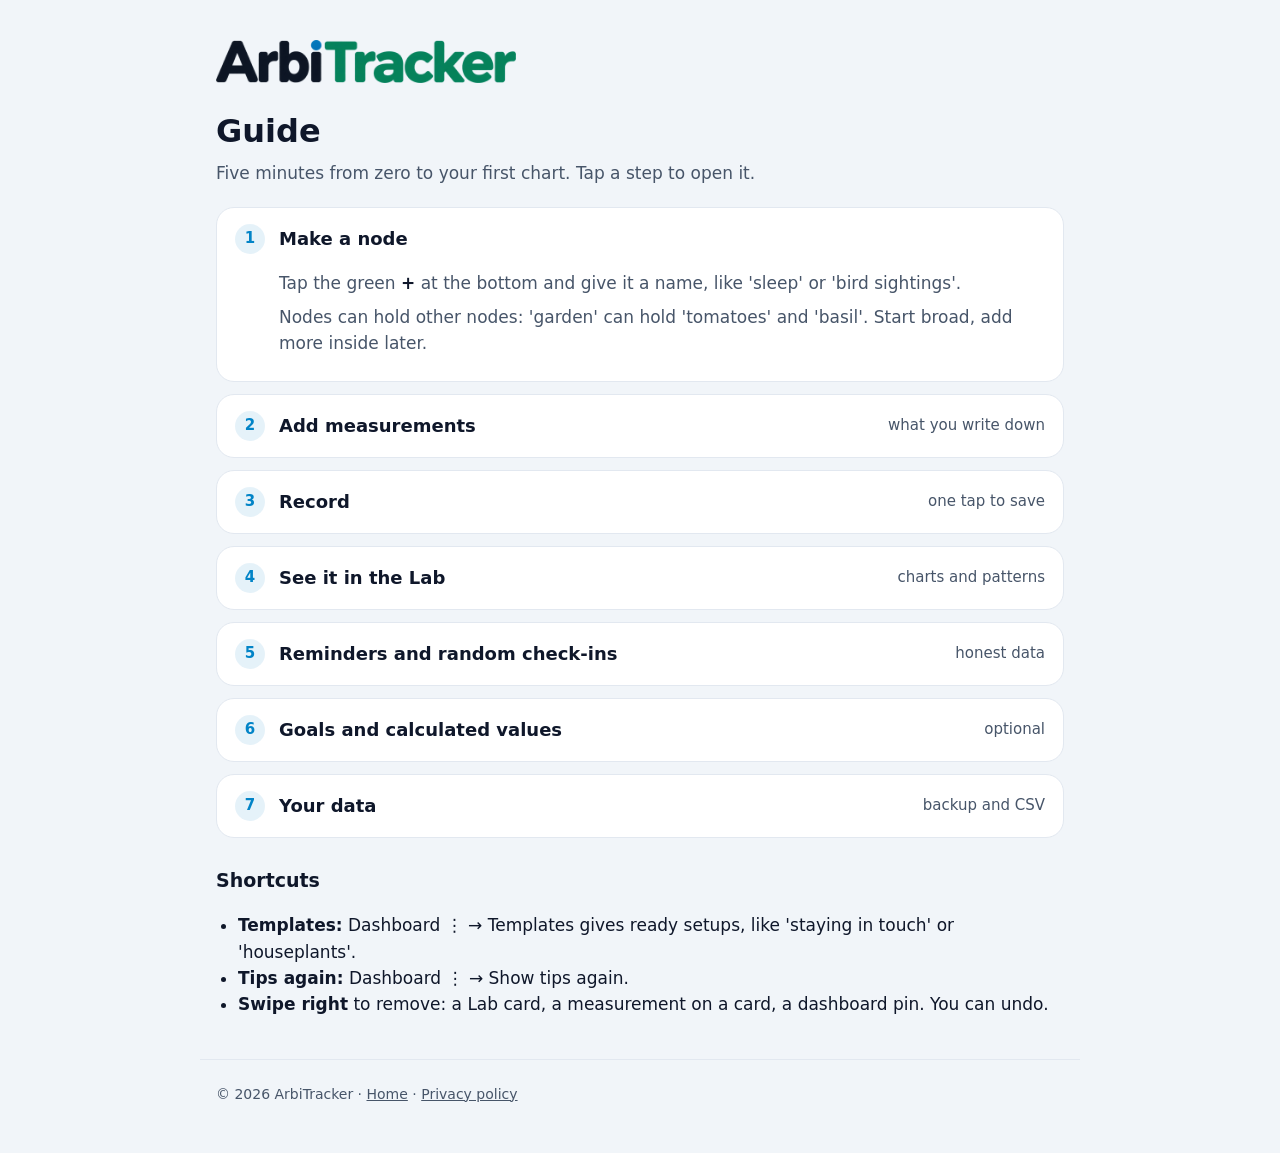
==== guide.html @ e02e4cbc "initial commit" ====
<!doctype html>
<html lang="en">
<head>
  <meta charset="utf-8">
  <meta name="viewport" content="width=device-width, initial-scale=1">
  <title>Guide – ArbiTracker</title>
  <meta name="description" content="How to use ArbiTracker: nodes, measurements, recording, the Lab, check-ins, goals and your data.">
  <link rel="icon" type="image/png" href="images/favicon.png">
  <link rel="apple-touch-icon" href="images/apple-touch-icon.png">
  <link rel="stylesheet" href="style.css">
</head>
<body>
  <main class="page">
    <a href="index.html">
      <img class="wordmark light" src="images/wordmark-light.png" alt="ArbiTracker" width="700" height="101">
      <img class="wordmark dark" src="images/wordmark-dark.png" alt="ArbiTracker" width="700" height="101">
    </a>

    <h1>Guide</h1>
    <p class="lead">Five minutes from zero to your first chart. Tap a step to open it.</p>

    <details class="guide-step" open>
      <summary><span class="num">1</span>Make a node<span class="hint">the thing you track</span></summary>
      <div class="body">
        <p>Tap the green <strong>+</strong> at the bottom and give it a name, like 'sleep' or 'bird sightings'.</p>
        <p>Nodes can hold other nodes: 'garden' can hold 'tomatoes' and 'basil'. Start broad, add more inside later.</p>
      </div>
    </details>

    <details class="guide-step">
      <summary><span class="num">2</span>Add measurements<span class="hint">what you write down</span></summary>
      <div class="body">
        <p>On the node, tap <strong>Configure tracking</strong>. Add one field per thing you write down each time, and pick its type: <strong>Number</strong>, <strong>Boolean</strong> (yes/no), <strong>Text</strong>, <strong>Timestamp</strong> or <strong>Category</strong>.</p>
        <p>A 'morning run' could be Distance (number, km), Felt good (yes/no) and Route (category). <strong>Rules</strong> are optional, like whole numbers from 1 to 10, which turns the input into tappable numbers.</p>
      </div>
    </details>

    <details class="guide-step">
      <summary><span class="num">3</span>Record<span class="hint">one tap to save</span></summary>
      <div class="body">
        <p>Fill in the <strong>New observation</strong> card and tap <strong>Save observation</strong>. Each save is one observation, stamped with the time (tap <strong>Now ▾</strong> to change it).</p>
        <p>Faster: expand a node on the <strong>Dashboard</strong> and tap <strong>+</strong>, or answer straight from a notification.</p>
      </div>
    </details>

    <details class="guide-step">
      <summary><span class="num">4</span>See it in the Lab<span class="hint">charts and patterns</span></summary>
      <div class="body">
        <p>Open the <strong>Lab</strong> and tap <strong>+</strong> at the top to start a card. Add measurements to it: one gives a chart, two let the Lab look for a relation.</p>
        <p>Tap a measurement on the card for its summary and <strong>Data reliability</strong>: how sure the app is, or that it needs more data. <strong>X axis</strong> compares by a category, a weekday or the time of day.</p>
        <p>Pin a card to show it on your Dashboard.</p>
      </div>
    </details>

    <details class="guide-step">
      <summary><span class="num">5</span>Reminders and random check-ins<span class="hint">honest data</span></summary>
      <div class="body">
        <p>Under a node's measurements, <strong>Random check-ins</strong> asks you at random moments in a time window, so your data shows your whole day, not only the moments you remember.</p>
        <p>Fixed reminders are in the node's ⋮ menu → <strong>Notifications</strong>.</p>
      </div>
    </details>

    <details class="guide-step">
      <summary><span class="num">6</span>Goals and calculated values<span class="hint">optional</span></summary>
      <div class="body">
        <p><strong>Goals</strong> tab: aim for '8 hours of sleep', or simply better than usual, with progress and streaks.</p>
        <p><strong>Derivations</strong> tab: combine measurements into new ones, like 'pace' from 'distance' and 'time'. They work everywhere a measurement does.</p>
      </div>
    </details>

    <details class="guide-step">
      <summary><span class="num">7</span>Your data<span class="hint">backup and CSV</span></summary>
      <div class="body">
        <p>Dashboard ⋮ → <strong>Save data</strong>: a full backup, only the structure, or only the data as CSV for a spreadsheet or Python. <strong>Load data</strong> merges a backup back in and never overwrites.</p>
        <p>Everything stays on your phone, so a backup now and then is a good idea. The app reminds you.</p>
      </div>
    </details>

    <h2>Shortcuts</h2>
    <ul>
      <li><strong>Templates:</strong> Dashboard ⋮ → Templates gives ready setups, like 'staying in touch' or 'houseplants'.</li>
      <li><strong>Tips again:</strong> Dashboard ⋮ → Show tips again.</li>
      <li><strong>Swipe right</strong> to remove: a Lab card, a measurement on a card, a dashboard pin. You can undo.</li>
    </ul>
  </main>

  <footer>
    © 2026 ArbiTracker · <a href="index.html">Home</a> · <a href="privacy.html">Privacy policy</a>
  </footer>
</body>
</html>
---- style.css ----
/* ArbiTracker site: the app's colours (sky blue on slate, green accent). */
:root {
  --bg: #F1F5F9;
  --card: #FFFFFF;
  --soft: rgba(15, 23, 42, 0.05);
  --text: #0F172A;
  --muted: #475569;
  --line: #E2E8F0;
  --primary: #0284C7;
  --primary-soft: rgba(2, 132, 199, 0.10);
  --green: #078A5C;
  --green-soft: rgba(7, 138, 92, 0.10);
}

@media (prefers-color-scheme: dark) {
  :root {
    --bg: #0B1220;
    --card: #111A2E;
    --soft: rgba(226, 232, 240, 0.06);
    --text: #E2E8F0;
    --muted: #94A3B8;
    --line: #1E293B;
    --primary: #38BDF8;
    --primary-soft: rgba(56, 189, 248, 0.12);
    --green: #34D399;
    --green-soft: rgba(52, 211, 153, 0.12);
  }
}

* { box-sizing: border-box; }

html { -webkit-text-size-adjust: 100%; scroll-behavior: smooth; }

body {
  margin: 0;
  background: var(--bg);
  color: var(--text);
  font: 17px/1.55 system-ui, -apple-system, "Segoe UI", Roboto, sans-serif;
}

a { color: var(--primary); }

main {
  max-width: 880px;
  margin: 0 auto;
  padding: 40px 16px 24px;
}

section { margin: 0 0 64px; }

h2.section-title {
  font-size: 26px;
  line-height: 1.25;
  margin: 0 0 6px;
}

.section-lead { color: var(--muted); margin: 0 0 22px; }

/* ---------- Wordmark: light and dark versions, like the app ---------- */
.wordmark { display: block; width: min(300px, 75%); height: auto; }
.wordmark.dark { display: none; }
@media (prefers-color-scheme: dark) {
  .wordmark.light { display: none; }
  .wordmark.dark { display: block; }
}

/* ---------- Hero ---------- */
.hero {
  text-align: center;
  padding: 24px 0 8px;
}

.hero .icon {
  width: 104px;
  height: 104px;
  border-radius: 26px;
  box-shadow: 0 10px 34px rgba(2, 132, 199, 0.28);
}

.hero .wordmark { margin: 22px auto 0; }

.hero h1 {
  font-size: clamp(32px, 7vw, 48px);
  line-height: 1.1;
  margin: 22px 0 10px;
  letter-spacing: -0.02em;
}

.hero h1 .accent { color: var(--green); }

.rotator {
  font-size: 19px;
  color: var(--muted);
  margin: 0 0 26px;
  min-height: 1.6em;
}

.rotator .example {
  color: var(--primary);
  font-weight: 600;
  display: inline-block;
  transition: opacity 0.25s, transform 0.25s;
}

.rotator .example.out { opacity: 0; transform: translateY(6px); }

.buttons {
  display: flex;
  gap: 12px;
  justify-content: center;
  flex-wrap: wrap;
}

.button {
  display: inline-flex;
  align-items: center;
  gap: 8px;
  padding: 12px 22px;
  border-radius: 999px;
  font-weight: 600;
  text-decoration: none;
  border: 0;
  font-size: 16px;
}

.button.play { background: var(--green); color: #fff; }
.button.guide { background: var(--primary-soft); color: var(--primary); }
.button.guide:hover { background: var(--primary); color: #fff; }

/* ---------- Two tools in one ---------- */
.pillars {
  display: grid;
  grid-template-columns: repeat(auto-fit, minmax(280px, 1fr));
  gap: 16px;
}

.card {
  background: var(--card);
  border: 1px solid var(--line);
  border-radius: 20px;
  padding: 22px;
}

.pillar .label {
  display: inline-block;
  font-size: 13px;
  font-weight: 700;
  letter-spacing: 0.06em;
  text-transform: uppercase;
  padding: 3px 10px;
  border-radius: 999px;
}

.pillar.collect .label { background: var(--green-soft); color: var(--green); }
.pillar.understand .label { background: var(--primary-soft); color: var(--primary); }

.pillar h3 { font-size: 22px; margin: 12px 0 10px; line-height: 1.25; }

.checks { list-style: none; padding: 0; margin: 0; }
.checks li { padding-left: 26px; position: relative; margin: 6px 0; }
.checks li::before {
  content: "✓";
  position: absolute;
  left: 0;
  font-weight: 700;
  color: var(--green);
}
.pillar.understand .checks li::before { color: var(--primary); }

/* ---------- Expandable "More" ---------- */
details.more { margin-top: 14px; border-top: 1px solid var(--line); padding-top: 10px; }

details.more summary {
  cursor: pointer;
  list-style: none;
  color: var(--primary);
  font-weight: 600;
  font-size: 15px;
}

details.more summary::-webkit-details-marker { display: none; }
details.more summary::after { content: " ▾"; }
details.more[open] summary::after { content: " ▴"; }

details.more p, details.more ul { color: var(--muted); font-size: 15px; margin: 10px 0 0; }
details.more ul { padding-left: 20px; }
details.more li { margin: 4px 0; }

/* ---------- Setup demo, drawn like the app (values from its themes.xml) ---------- */
.chips { display: flex; flex-wrap: wrap; gap: 8px; margin: 0 0 18px; }

.chip {
  font: inherit;
  font-size: 15px;
  padding: 7px 14px;
  border-radius: 999px;
  border: 1px solid var(--line);
  background: var(--card);
  color: var(--text);
  cursor: pointer;
}

.chip[aria-pressed="true"] { background: var(--primary); border-color: var(--primary); color: #fff; }

.app-demo {
  /* The app's own colours, light */
  --a-bg: #F6F8FB;
  --a-container: #EEF2F7;
  --a-low: #FFFFFF;
  --a-on: #0F172A;
  --a-muted: #526075;
  --a-outline: #DCE2EA;
  --a-primary: #0284C7;
  --a-on-primary: #FFFFFF;
  --a-soft: rgba(15, 23, 42, 0.06);
  --a-pill: #E0F2FE;

  display: grid;
  grid-template-columns: repeat(2, minmax(0, 1fr));
  gap: 20px;
  align-items: start;
}

@media (prefers-color-scheme: dark) {
  .app-demo {
    --a-bg: #0F1420;
    --a-container: #1A2232;
    --a-low: #161D2B;
    --a-on: #E2E8F0;
    --a-muted: #9AA8BC;
    --a-outline: #2A3447;
    --a-primary: #38BDF8;
    --a-on-primary: #082F49;
    --a-soft: rgba(226, 232, 240, 0.06);
    --a-pill: rgba(56, 189, 248, 0.16);
  }
}

@media (max-width: 720px) {
  .app-demo { grid-template-columns: minmax(0, 1fr); }
}

.step-label {
  display: flex;
  align-items: center;
  gap: 8px;
  font-weight: 600;
  color: var(--muted);
  margin: 0 0 8px 4px;
}

.step-label span {
  width: 24px;
  height: 24px;
  border-radius: 50%;
  display: grid;
  place-items: center;
  font-size: 13px;
  background: var(--primary-soft);
  color: var(--primary);
}

/* A phone-like screen */
.app {
  position: relative;
  overflow: hidden;
  background: var(--a-bg);
  color: var(--a-on);
  border: 1px solid var(--line);
  border-radius: 28px;
  padding: 18px 16px 20px;
  min-height: 420px;
  font-family: Roboto, system-ui, -apple-system, "Segoe UI", sans-serif;
  font-size: 16px;
  box-shadow: 0 14px 44px rgba(15, 23, 42, 0.10);
}

.app button { font-family: inherit; }

.app-title, .app-node { font-size: 22px; font-weight: 700; margin: 2px 4px 14px; }

/* Setup: one card per measurement (like item_measurement_field_editor) */
.def-card {
  background: var(--a-low);
  border: 1px solid var(--a-outline);
  border-radius: 18px;
  padding: 10px 12px;
  margin: 0 0 10px;
  animation: pop 0.3s ease both;
}

.def-row { display: flex; align-items: center; gap: 10px; margin: 4px 0; }

.def-label { width: 64px; flex: 0 0 auto; color: var(--a-muted); font-size: 14px; }

.def-input {
  flex: 1 1 auto;
  min-width: 0;
  font: inherit;
  color: var(--a-on);
  background: var(--a-soft);
  border: 0;
  border-radius: 12px;
  padding: 8px 12px;
  outline: none;
}

.def-input:focus { box-shadow: inset 0 0 0 2px var(--a-primary); }

.type-pill {
  font: inherit;
  font-size: 14px;
  font-weight: 600;
  color: var(--a-primary);
  background: var(--a-pill);
  border: 0;
  border-radius: 999px;
  padding: 6px 28px 6px 12px;
  appearance: none;
  -webkit-appearance: none;
  cursor: pointer;
  background-image: linear-gradient(45deg, transparent 50%, currentColor 50%), linear-gradient(135deg, currentColor 50%, transparent 50%);
  background-position: calc(100% - 15px) 55%, calc(100% - 10px) 55%;
  background-size: 5px 5px, 5px 5px;
  background-repeat: no-repeat;
}

.def-options { color: var(--a-muted); font-size: 14px; }

.def-delete {
  margin-left: auto;
  background: none;
  border: 0;
  color: var(--a-muted);
  font-size: 18px;
  cursor: pointer;
  padding: 2px 6px;
}

.app-text-button {
  background: none;
  border: 0;
  color: var(--a-primary);
  font-weight: 600;
  font-size: 15px;
  padding: 8px 4px;
  cursor: pointer;
}

/* Record: the entry card (view_measurements + ObservationFormView) */
.entry-card { background: var(--a-container); border-radius: 20px; padding: 16px; }

.entry-head { display: flex; align-items: center; margin: 0 0 16px; }
.entry-title { flex: 1 1 auto; font-size: 16px; font-weight: 500; }

.time-pill {
  font-size: 14px;
  font-weight: 500;
  padding: 5px 8px 5px 12px;
  border-radius: 16px;
  background: var(--a-low);
  border: 1px solid var(--a-outline);
}

.chev { color: var(--a-muted); font-size: 12px; margin-left: 2px; }

.form-field { margin: 0 0 8px; animation: pop 0.3s ease both; }

.form-name {
  display: flex;
  justify-content: space-between;
  color: var(--a-muted);
  font-size: 14px;
  padding: 0 12px 6px 16px;
}

.form-row {
  position: relative;
  display: flex;
  align-items: center;
  min-height: 48px;
  padding: 4px 12px 4px 16px;
  border-radius: 14px;
  background: var(--a-soft);
  cursor: pointer;
}

.form-row input {
  flex: 1 1 auto;
  min-width: 0;
  font: inherit;
  color: var(--a-on);
  background: none;
  border: 0;
  outline: none;
  padding: 10px 4px 10px 0;
}

.form-row .value { flex: 1 1 auto; }
.form-row .unit { color: var(--a-muted); font-size: 14px; padding: 0 4px; }
.form-row .chev { font-size: 14px; }

/* Material 3 switch */
.switch {
  width: 52px;
  height: 32px;
  border-radius: 16px;
  border: 2px solid var(--a-muted);
  position: relative;
  transition: background 0.2s, border-color 0.2s;
  flex: 0 0 auto;
}

.switch::after {
  content: "";
  position: absolute;
  top: 6px;
  left: 6px;
  width: 16px;
  height: 16px;
  border-radius: 50%;
  background: var(--a-muted);
  transition: all 0.2s;
}

.switch.on { background: var(--a-primary); border-color: var(--a-primary); }
.switch.on::after { left: 22px; top: 2px; width: 24px; height: 24px; background: var(--a-on-primary); }

/* Number chips for small whole ranges */
.form-row.cells { padding: 4px; gap: 0; }

.cell {
  flex: 1 1 0;
  height: 40px;
  display: grid;
  place-items: center;
  border-radius: 10px;
  font-size: 14px;
  font-weight: 500;
  border: 0;
  background: none;
  color: var(--a-on);
  cursor: pointer;
  padding: 0;
}

.cell.on { background: var(--a-primary); color: var(--a-on-primary); }

/* Category dropdown (PopupMenu) */
.menu {
  position: absolute;
  right: 8px;
  top: 100%;
  z-index: 5;
  min-width: 160px;
  background: var(--a-low);
  border-radius: 6px;
  box-shadow: 0 8px 28px rgba(0, 0, 0, 0.22);
  padding: 6px 0;
}

.menu button {
  display: block;
  width: 100%;
  text-align: left;
  background: none;
  border: 0;
  color: var(--a-on);
  font-size: 15px;
  padding: 10px 16px;
  cursor: pointer;
}

.menu button:hover { background: var(--a-soft); }

.app-button {
  width: 100%;
  height: 52px;
  margin-top: 8px;
  border: 0;
  border-radius: 26px;
  background: var(--a-primary);
  color: var(--a-on-primary);
  font-size: 15px;
  font-weight: 600;
  cursor: pointer;
}

.recent-title { font-size: 16px; font-weight: 600; margin: 18px 4px 8px; }

.recent-item {
  background: var(--a-low);
  border: 1px solid var(--a-outline);
  border-radius: 16px;
  padding: 10px 14px;
  margin: 0 0 8px;
  font-size: 14px;
  animation: pop 0.3s ease both;
}

.recent-item .when { color: var(--a-muted); font-size: 12px; margin-bottom: 2px; }

.snackbar {
  position: absolute;
  left: 12px;
  right: 12px;
  bottom: 12px;
  padding: 14px 16px;
  border-radius: 6px;
  background: #1E293B;
  color: #F1F5F9;
  font-size: 14px;
  transform: translateY(140%);
  transition: transform 0.25s;
}

.snackbar.show { transform: none; }

@keyframes pop {
  from { opacity: 0; transform: translateY(6px); }
  to { opacity: 1; transform: none; }
}

/* ---------- Two kinds of curious ---------- */
.tabs { display: flex; gap: 8px; flex-wrap: wrap; margin: 0 0 14px; }

.tab {
  font: inherit;
  font-weight: 600;
  padding: 10px 16px;
  border-radius: 14px;
  border: 1px solid var(--line);
  background: var(--card);
  color: var(--muted);
  cursor: pointer;
}

.tab[aria-selected="true"] {
  color: var(--text);
  border-color: var(--primary);
  box-shadow: inset 0 0 0 1px var(--primary);
}

.tab-panel p { margin: 0; font-size: 18px; }
.tab-panel[hidden] { display: none; }

/* ---------- Extras grid ---------- */
.extras {
  display: grid;
  grid-template-columns: repeat(auto-fit, minmax(200px, 1fr));
  gap: 14px;
}

.extras .card { padding: 18px; }
.extras .emoji { font-size: 26px; line-height: 1; }
.extras h3 { font-size: 17px; margin: 10px 0 4px; }
.extras p { margin: 0; color: var(--muted); font-size: 15px; }

/* ---------- Private strip ---------- */
.private {
  background: var(--card);
  border: 1px solid var(--line);
  border-radius: 22px;
  padding: 26px 22px;
  text-align: center;
}

.private h2 { margin: 0 0 16px; font-size: 24px; }

.pills { display: flex; flex-wrap: wrap; gap: 10px; justify-content: center; }

.pill {
  padding: 8px 14px;
  border-radius: 999px;
  background: var(--green-soft);
  color: var(--green);
  font-weight: 600;
  font-size: 15px;
}

.private .small { color: var(--muted); font-size: 15px; margin: 16px 0 0; }

/* ---------- Examples strip ---------- */
.examples { display: flex; flex-wrap: wrap; gap: 8px; justify-content: center; }

.examples span {
  padding: 7px 14px;
  border-radius: 999px;
  background: var(--card);
  border: 1px solid var(--line);
  color: var(--muted);
  font-size: 15px;
}

.closing { text-align: center; }
.closing h2 { font-size: 28px; margin: 0 0 18px; }

/* ---------- Guide and privacy pages ---------- */
.page h1 { font-size: 32px; margin: 24px 0 4px; }
.page h2 { font-size: 19px; margin: 28px 0 6px; }
.page .updated, .page .lead { color: var(--muted); margin: 0 0 20px; }
.page ul { padding-left: 22px; }

.guide-step {
  background: var(--card);
  border: 1px solid var(--line);
  border-radius: 18px;
  padding: 0;
  margin: 12px 0;
}

.guide-step summary {
  cursor: pointer;
  list-style: none;
  display: flex;
  align-items: center;
  gap: 14px;
  padding: 16px 18px;
  font-weight: 600;
  font-size: 18px;
}

.guide-step summary::-webkit-details-marker { display: none; }

.guide-step .num {
  flex: 0 0 auto;
  width: 30px;
  height: 30px;
  border-radius: 50%;
  display: grid;
  place-items: center;
  background: var(--primary-soft);
  color: var(--primary);
  font-size: 15px;
}

.guide-step summary .hint { margin-left: auto; color: var(--muted); font-weight: 400; font-size: 15px; }
.guide-step[open] summary .hint { display: none; }

.guide-step .body { padding: 0 18px 16px 62px; color: var(--muted); }
.guide-step .body p { margin: 0 0 8px; }
.guide-step .body strong { color: var(--text); }

@media (max-width: 520px) {
  .guide-step .body { padding-left: 18px; }
}

/* ---------- Footer ---------- */
footer {
  max-width: 880px;
  margin: 0 auto;
  padding: 24px 16px 48px;
  color: var(--muted);
  font-size: 14px;
  border-top: 1px solid var(--line);
}

footer a { color: var(--muted); }

@media (prefers-reduced-motion: reduce) {
  html { scroll-behavior: auto; }
  .def-card, .form-field, .recent-item, .rotator .example { animation: none; transition: none; }
}
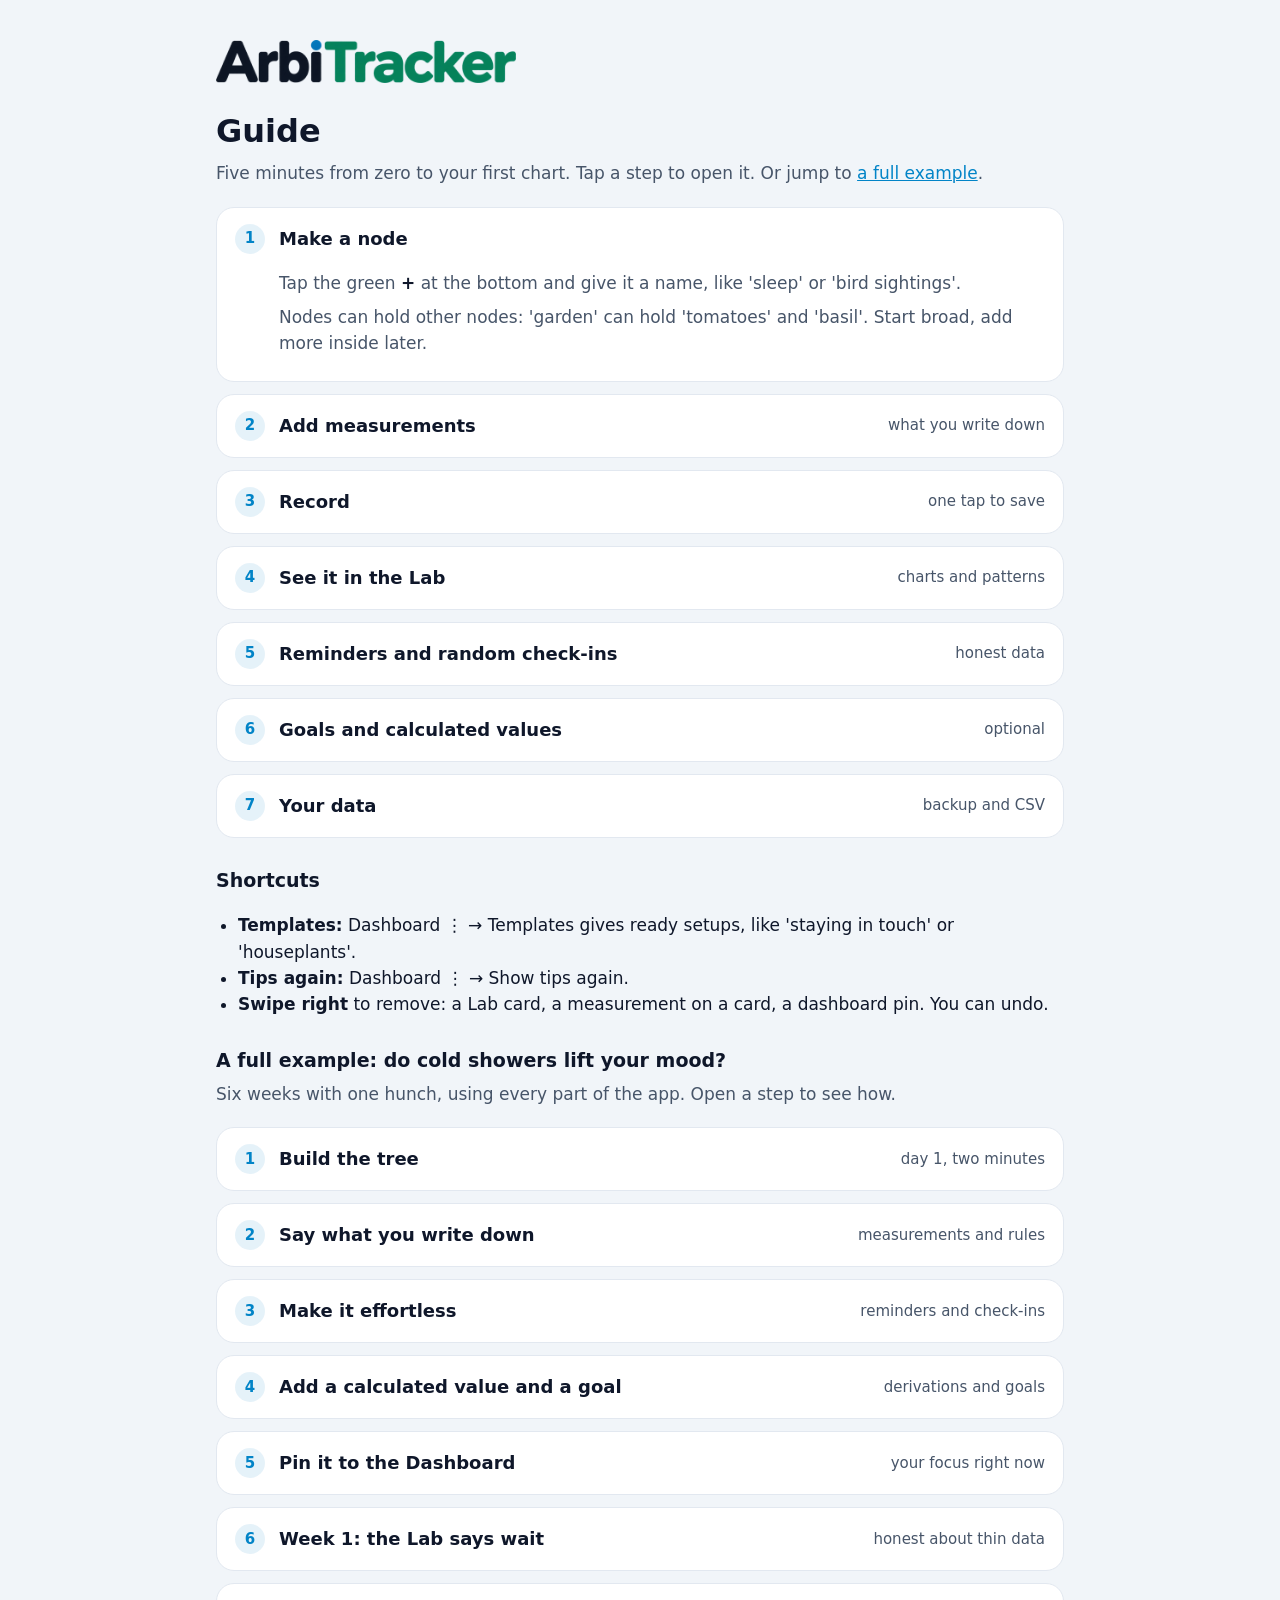
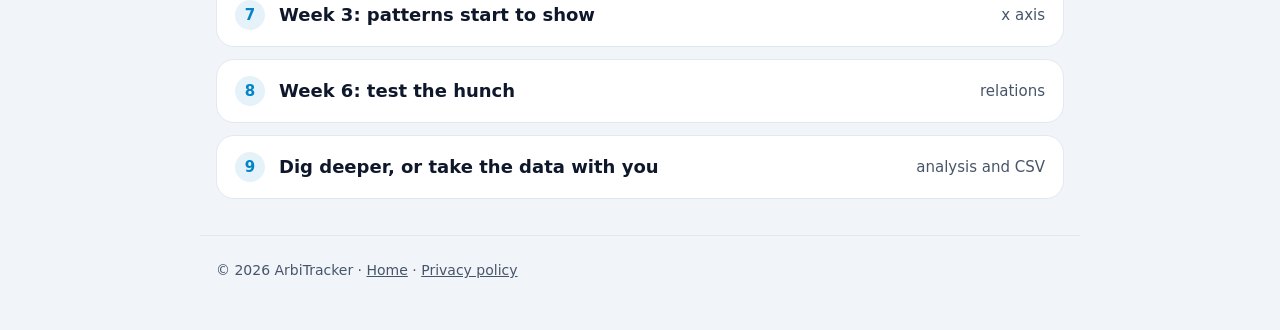
==== commit fcc2fbac: "website update" ====
--- a/guide.html
+++ b/guide.html
@@ -17,7 +17,7 @@
     </a>
 
     <h1>Guide</h1>
-    <p class="lead">Five minutes from zero to your first chart. Tap a step to open it.</p>
+    <p class="lead">Five minutes from zero to your first chart. Tap a step to open it. Or jump to <a href="#example">a full example</a>.</p>
 
     <details class="guide-step" open>
       <summary><span class="num">1</span>Make a node<span class="hint">the thing you track</span></summary>
@@ -82,6 +82,78 @@
       <li><strong>Tips again:</strong> Dashboard ⋮ → Show tips again.</li>
       <li><strong>Swipe right</strong> to remove: a Lab card, a measurement on a card, a dashboard pin. You can undo.</li>
     </ul>
+
+    <h2 id="example">A full example: do cold showers lift your mood?</h2>
+    <p class="lead">Six weeks with one hunch, using every part of the app. Open a step to see how.</p>
+
+    <details class="guide-step">
+      <summary><span class="num">1</span>Build the tree<span class="hint">day 1, two minutes</span></summary>
+      <div class="body">
+        <p>Make a node <strong>'me'</strong> and inside it two nodes: <strong>'mornings'</strong> and <strong>'mood'</strong>. The tree is just how you like to see it; the Lab can compare anything with anything later.</p>
+      </div>
+    </details>
+
+    <details class="guide-step">
+      <summary><span class="num">2</span>Say what you write down<span class="hint">measurements and rules</span></summary>
+      <div class="body">
+        <p><strong>'mornings':</strong> Cold shower (Boolean), Cold minutes (Number, unit min), Woke up (Timestamp).</p>
+        <p><strong>'mood':</strong> Mood (Number, rule: whole numbers 1–10, so you tap a number instead of typing), Where (Category: Home, Work, Outside), Note (Text).</p>
+      </div>
+    </details>
+
+    <details class="guide-step">
+      <summary><span class="num">3</span>Make it effortless<span class="hint">reminders and check-ins</span></summary>
+      <div class="body">
+        <p>On 'mornings', a fixed reminder at 07:30 on weekdays. Answer it from the notification, or open it and save in two taps.</p>
+        <p>On 'mood', <strong>Random check-ins</strong>: about 4 a day between 08 and 22. You're asked at moments you didn't choose, so your mood data isn't only from the times you happened to remember. Answer right in the notification.</p>
+      </div>
+    </details>
+
+    <details class="guide-step">
+      <summary><span class="num">4</span>Add a calculated value and a goal<span class="hint">derivations and goals</span></summary>
+      <div class="body">
+        <p><strong>Derivations</strong> tab on 'mornings': <strong>'cold minutes a week'</strong>, the weekly total of Cold minutes. It behaves like any other measurement: chart it, compare it, set goals on it.</p>
+        <p><strong>Goals</strong> tab: Cold minutes at least 10 a week. A ring fills up as the week goes, and a streak starts when you keep it.</p>
+      </div>
+    </details>
+
+    <details class="guide-step">
+      <summary><span class="num">5</span>Pin it to the Dashboard<span class="hint">your focus right now</span></summary>
+      <div class="body">
+        <p>Pin 'mornings' and 'mood'. Expand a card to see the latest values and the goal ring, and tap + to log without opening the node.</p>
+      </div>
+    </details>
+
+    <details class="guide-step">
+      <summary><span class="num">6</span>Week 1: the Lab says wait<span class="hint">honest about thin data</span></summary>
+      <div class="body">
+        <p>Start a Lab card with Mood. The chart is there from day one, but <strong>Data reliability</strong> says <strong>"Not enough to say yet"</strong> and names what's missing, like "7 of 20 values". No guessing, no fake trends.</p>
+      </div>
+    </details>
+
+    <details class="guide-step">
+      <summary><span class="num">7</span>Week 3: patterns start to show<span class="hint">x axis</span></summary>
+      <div class="body">
+        <p>Set the card's <strong>X axis</strong> to Where: one bar per place. Maybe Outside is higher. Bars with few values are faded, so a single great day outside can't fool you.</p>
+        <p>Try <strong>Weekday</strong> or <strong>Hour of day</strong> too. The random check-ins make the hours fair.</p>
+      </div>
+    </details>
+
+    <details class="guide-step">
+      <summary><span class="num">8</span>Week 6: test the hunch<span class="hint">relations</span></summary>
+      <div class="body">
+        <p>Add Cold shower to the Mood card. The Lab compares mood on days with and without a cold shower, checks the <strong>same day and the next day</strong>, and takes out the trend over time first, so "both happened to rise" doesn't count.</p>
+        <p>You get a plain sentence, like "Mood is higher when Cold shower is yes", with how sure it is (<strong>Likely</strong> or <strong>Clear</strong>), or "no clear relation". It says <em>goes with</em>, never <em>causes</em>. Whatever the answer, it's yours.</p>
+      </div>
+    </details>
+
+    <details class="guide-step">
+      <summary><span class="num">9</span>Dig deeper, or take the data with you<span class="hint">analysis and CSV</span></summary>
+      <div class="body">
+        <p>Open Mood on the card and tap <strong>More</strong> under Analysis: your normal range, whether something changed around a date, weekday and time-of-day patterns, records.</p>
+        <p>Or Dashboard ⋮ → <strong>Save data</strong> → only the data, and open the CSV in a spreadsheet or Python. Save a full backup now and then too: everything lives on your phone only.</p>
+      </div>
+    </details>
   </main>
 
   <footer>
--- a/style.css
+++ b/style.css
@@ -521,6 +521,56 @@
   to { opacity: 1; transform: none; }
 }
 
+/* ---------- Screenshots (tap to enlarge, script.js) ---------- */
+.shots { display: flex; justify-content: center; gap: 12px; margin: 18px 0 0; }
+
+.shot {
+  display: block;
+  width: 100%;
+  max-width: 220px;
+  height: 340px;
+  object-fit: cover;
+  object-position: top;
+  border-radius: 22px;
+  border: 1px solid var(--line);
+  box-shadow: 0 10px 30px rgba(15, 23, 42, 0.14);
+  cursor: zoom-in;
+  background: #0F1420;
+}
+
+.shots.two .shot { max-width: 48%; height: 300px; }
+
+.shot.small { height: 220px; max-width: none; margin-top: 14px; }
+
+.notif {
+  display: block;
+  width: 100%;
+  height: auto;
+  margin-top: 14px;
+  border-radius: 18px;
+  cursor: zoom-in;
+}
+
+.lightbox {
+  position: fixed;
+  inset: 0;
+  z-index: 50;
+  display: grid;
+  place-items: center;
+  padding: 16px;
+  background: rgba(2, 6, 23, 0.82);
+  cursor: zoom-out;
+}
+
+.lightbox[hidden] { display: none; }
+
+.lightbox img {
+  max-width: 100%;
+  max-height: 100%;
+  border-radius: 22px;
+  box-shadow: 0 20px 60px rgba(0, 0, 0, 0.5);
+}
+
 /* ---------- Two kinds of curious ---------- */
 .tabs { display: flex; gap: 8px; flex-wrap: wrap; margin: 0 0 14px; }
 
